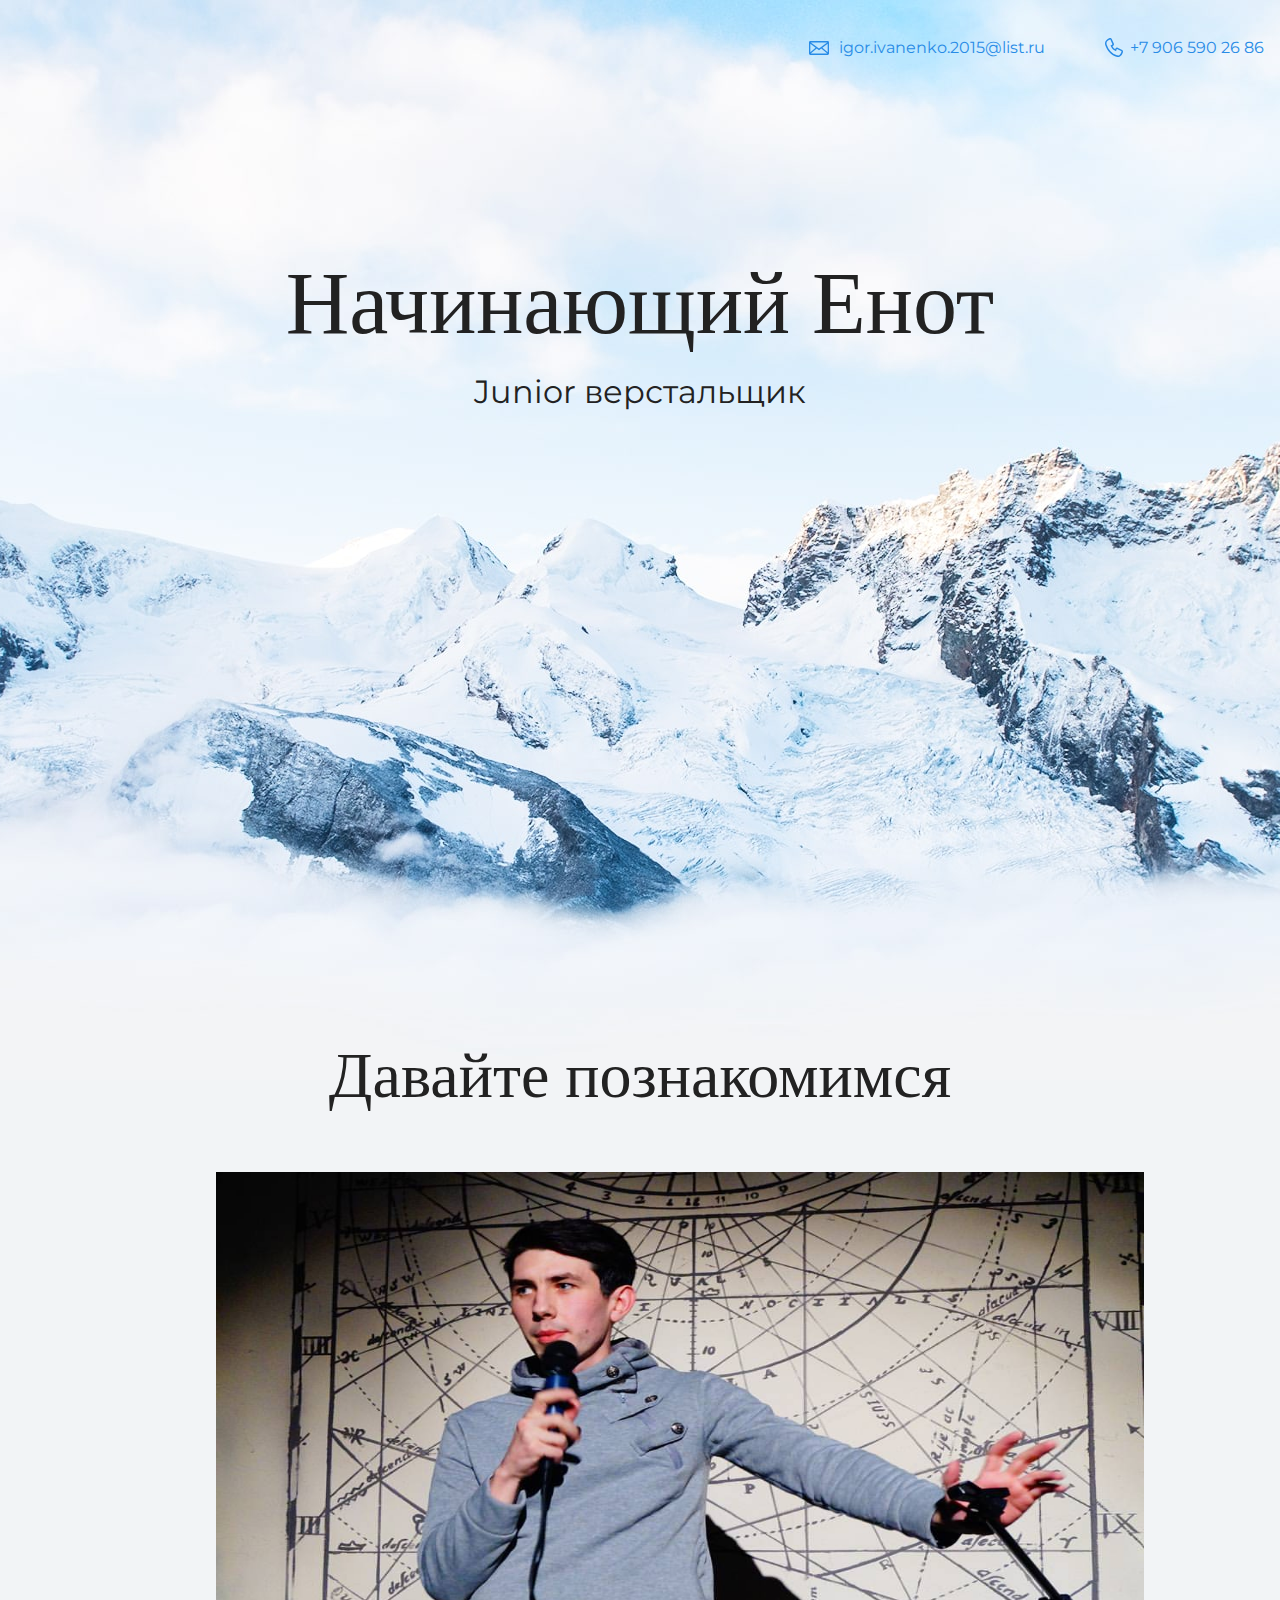
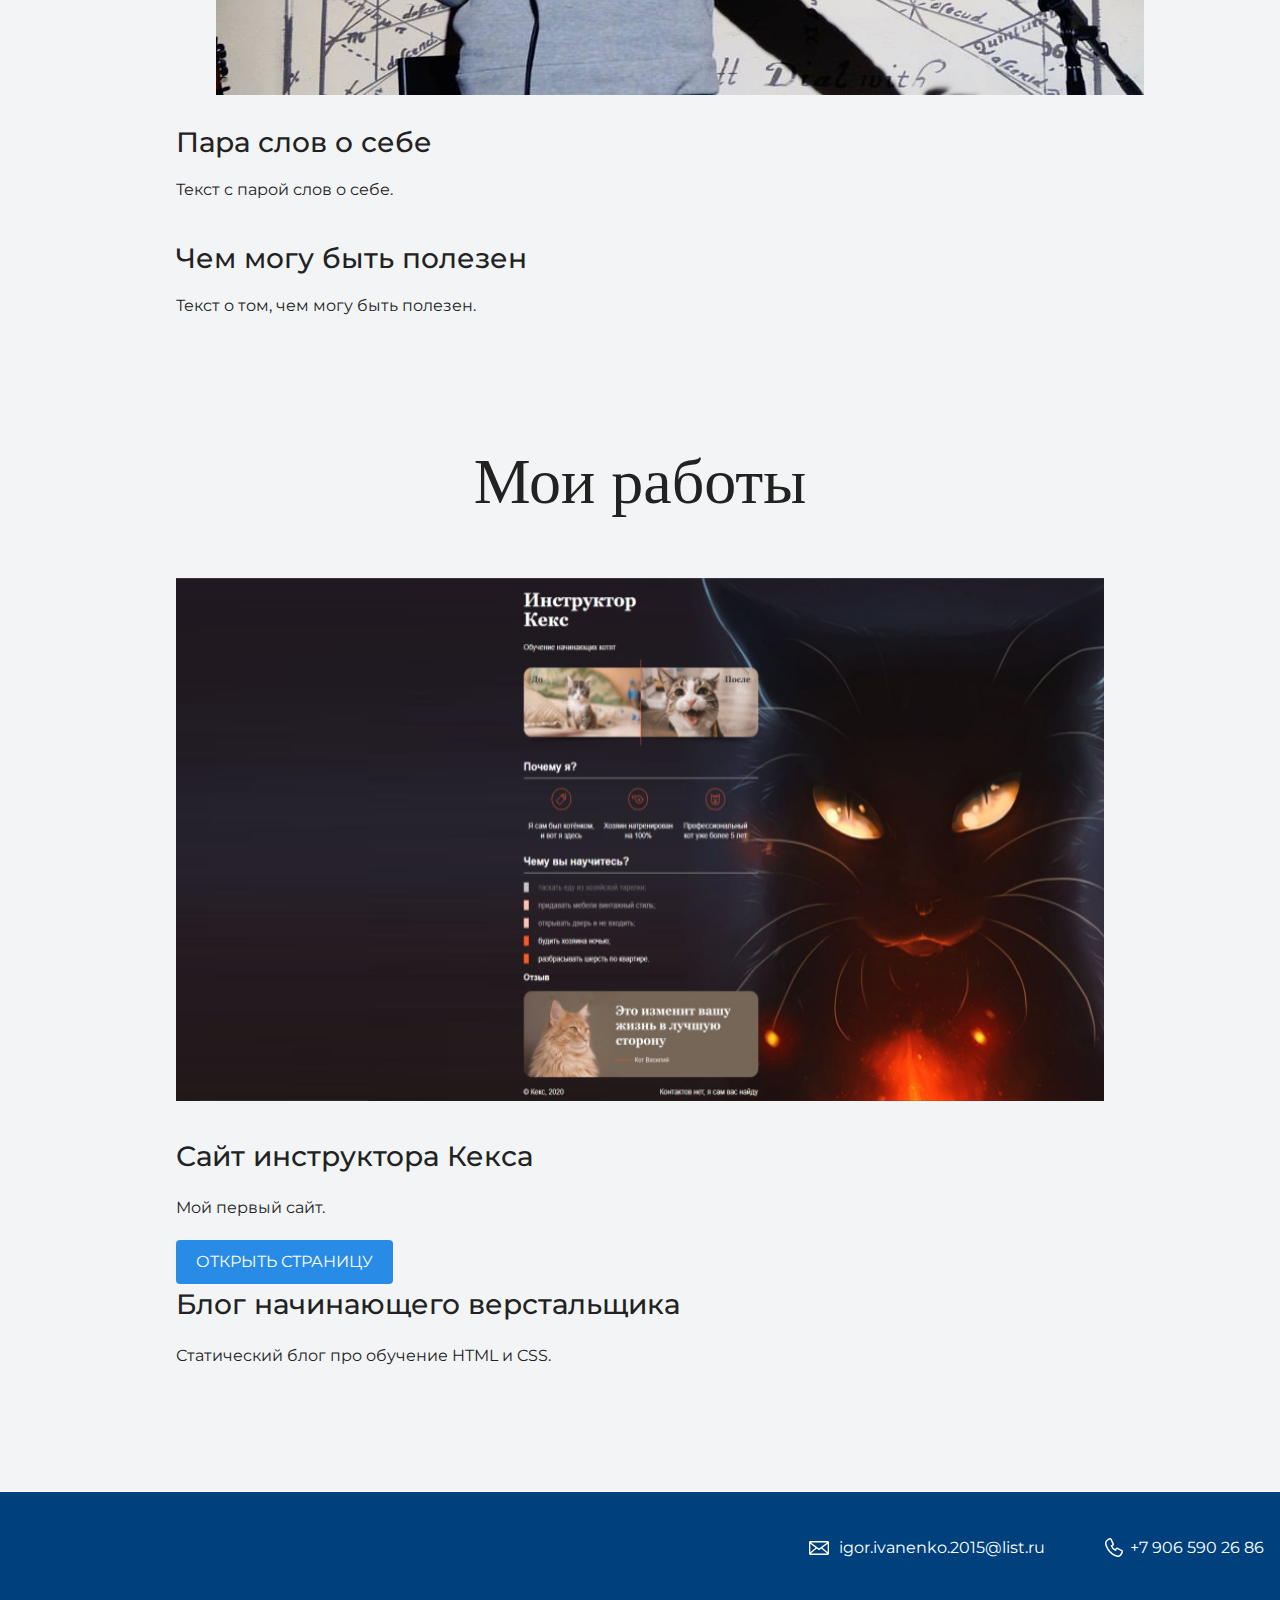
==== index.html @ 8084cc0f "Add files via upload" ====
<!DOCTYPE html>
<html lang="ru">
  <head>
    <meta charset="UTF-8">
    <link rel="stylesheet" href="style.css">
    <link href="https://fonts.googleapis.com/css?family=Montserrat:400,500,700|Old+Standard+TT&display=swap&subset=cyrillic" rel="stylesheet">
    <title>Портфолио Junior верстальщика</title>
  </head>

  <body>
    <header class="page-header">
      <div class="container">
        <a class="header-email" href="mailto:igor.ivanenko.2015@list.ru">igor.ivanenko.2015@list.ru</a>
        <a class="header-phone" href="tel:+79065902686">+7 906 590 26 86</a>
      </div>
    </header>

    <section class="hero-image">
      <div class="container">
        <h1 class="heading">Начинающий Енот</h1>
        <p>Junior верстальщик</p>
      </div>
    </section>

    <section class="intro">
      <div class="container">
        <h2 class="subheading">Давайте познакомимся</h2>
        <figure>
          <img src="files/user.jpg" width="928" height="523" alt="Моя фотография"/>
        </figure>
        <h3>Пара слов о себе</h3>
        <p>Текст с парой слов о себе.</p>
        <h3>Чем могу быть полезен</h3>
        <p>Текст о том, чем могу быть полезен.</p>
      </div>
    </section>

    <section class="portfolio">
      <h2 class="subheading">Мои работы</h2>
        <div class="container">
          <figure class="project-image">
            <img src="files/5project.jpg" width="928" height="523" alt="Сайт инструктора кекса"/>
          </figure>
          <h3>Сайт инструктора Кекса</h3>
          <p>Мой первый сайт.</p>
          <a class="button" href="source/project/1sait.html">Открыть страницу</a>

          <h3>Блог начинающего верстальщика</h3>
          <p>Статический блог про обучение HTML и CSS.</p>
        </div>
    </section>

    <footer class="page-footer">
      <div class="container">
        <a class="footer-email" href="mailto:igor.ivanenko.2015@list.ru">igor.ivanenko.2015@list.ru</a>
        <a class="footer-phone" href="tel:+79065902686">+7 906 590 26 86</a>
      </div>
    </footer>
  </body>
</html>
---- style.css ----
body {
    margin: 0;
    min-width: 960px;
    font-family: "Montserrat", "Helvetica", "Arial", sans-serif;
    font-size: 16px;
    line-height: 32px;
    color: #222222;
    background-color: #f2f4f6;
    background-image: url("img/hero-bg.jpg");
    background-repeat: no-repeat;
    background-position: top center;
  }
  
  .container {
    max-width: 928px;
    margin: 0 auto;
    padding: 0 16px;
  }
  
  .page-header {
    margin: 0 0 160px;
    padding: 32px 0 32px;
  }
  
  .page-header .container,
  .page-footer .container {
    max-width: 1408px;
    text-align: right;
  }
  
  .page-header a {
    margin-left: 56px;
    color: #288be6;
    text-decoration: none;
    background-repeat: no-repeat;
    background-position: left;
  }
  
  .header-email {
    padding-left: 30px;
    background-image: url("img/icon-email-header.svg");
  }
  
  .header-phone {
    padding-left: 25px;
    background-image: url("img/icon-phone-header.svg");
  }
  
  .hero-image {
    margin-bottom: 620px;
  }
  
  .hero-image .container {
    max-width: 1408px;
    text-align: center;
  }
  
  .heading {
    margin: 0 0 16px;
    font-family: "Old Standard TT", "Times", "Times New Roman", serif;
    font-size: 88px;
    line-height: 96px;
    font-weight: 400;
  }
  
  .hero-image p {
    margin: 0;
    font-size: 32px;
    line-height: 48px;
  }
  
  .intro {
    margin: 0 0 120px;
  }
  
  .subheading {
    margin: 0 0 56px;
    font-family: "Old Standard TT", "Times", "Times New Roman", serif;
    font-size: 64px;
    line-height: 80px;
    font-weight: 400;
    text-align: center;
  }
  
  .user-image {
    margin: 0 0 32px;
    text-align: center;
  }
  
  .intro h3,
  .portfolio h3 {
    margin: 0 0 12px;
    font-size: 28px;
    line-height: 40px;
    font-weight: 500;
  }
  
  .intro p {
    margin: 0 0 32px;
  }
  
  .skills-list {
    margin: 0;
    padding: 0;
  }
  
  .skills-list dt {
    padding-left: 32px;
    background-repeat: no-repeat;
    background-position: left;
  }
  
  .skill-html {
    background-image: url("img/icon-html.svg");
  }
  
  .skill-css {
    background-image: url("img/icon-css.svg");
  }
  
  .level {
    margin: 4px 0 16px;
    padding: 0;
    height: 14px;
    font-size: 0;
    background-color: #ffffff;
    border: 1px solid #86c3fa;
    border-radius: 8px;
  }
  
  .level div {
    margin: 1px;
    height: 12px;
    background-color: #288be6;
    border-radius: 6px;
  }
  
  .portfolio {
    margin: 0 0 120px;
  }
  
  .projects {
    margin: 0;
    padding: 0;
    list-style: none;
  }
  
  .projects li {
    margin: 0 0 80px;
  }
  
  .project-image {
    margin: 0 0 24px;
    text-align: center;
  }
  
  .projects p {
    margin: 0 0 24px;
  }
  
  .button {
    padding: 6px 20px;
    display: inline-block;
    vertical-align: baseline;
    text-decoration: none;
    text-transform: uppercase;
    border-radius: 4px;
    background-color: #288be6;
    color: #ffffff;
  }
  
  .page-footer {
    padding: 40px 0;
    background-color: #00417d;
    color: #ffffff;
  }
  
  .page-footer a {
    margin-left: 56px;
    color: inherit;
    text-decoration: none;
    background-repeat: no-repeat;
    background-position: left;
  }
  
  .footer-email {
    padding-left: 30px;
    background-image: url("img/icon-email-footer.svg");
  }
  
  .footer-phone {
    padding-left: 25px;
    background-image: url("img/icon-phone-footer.svg");
  }
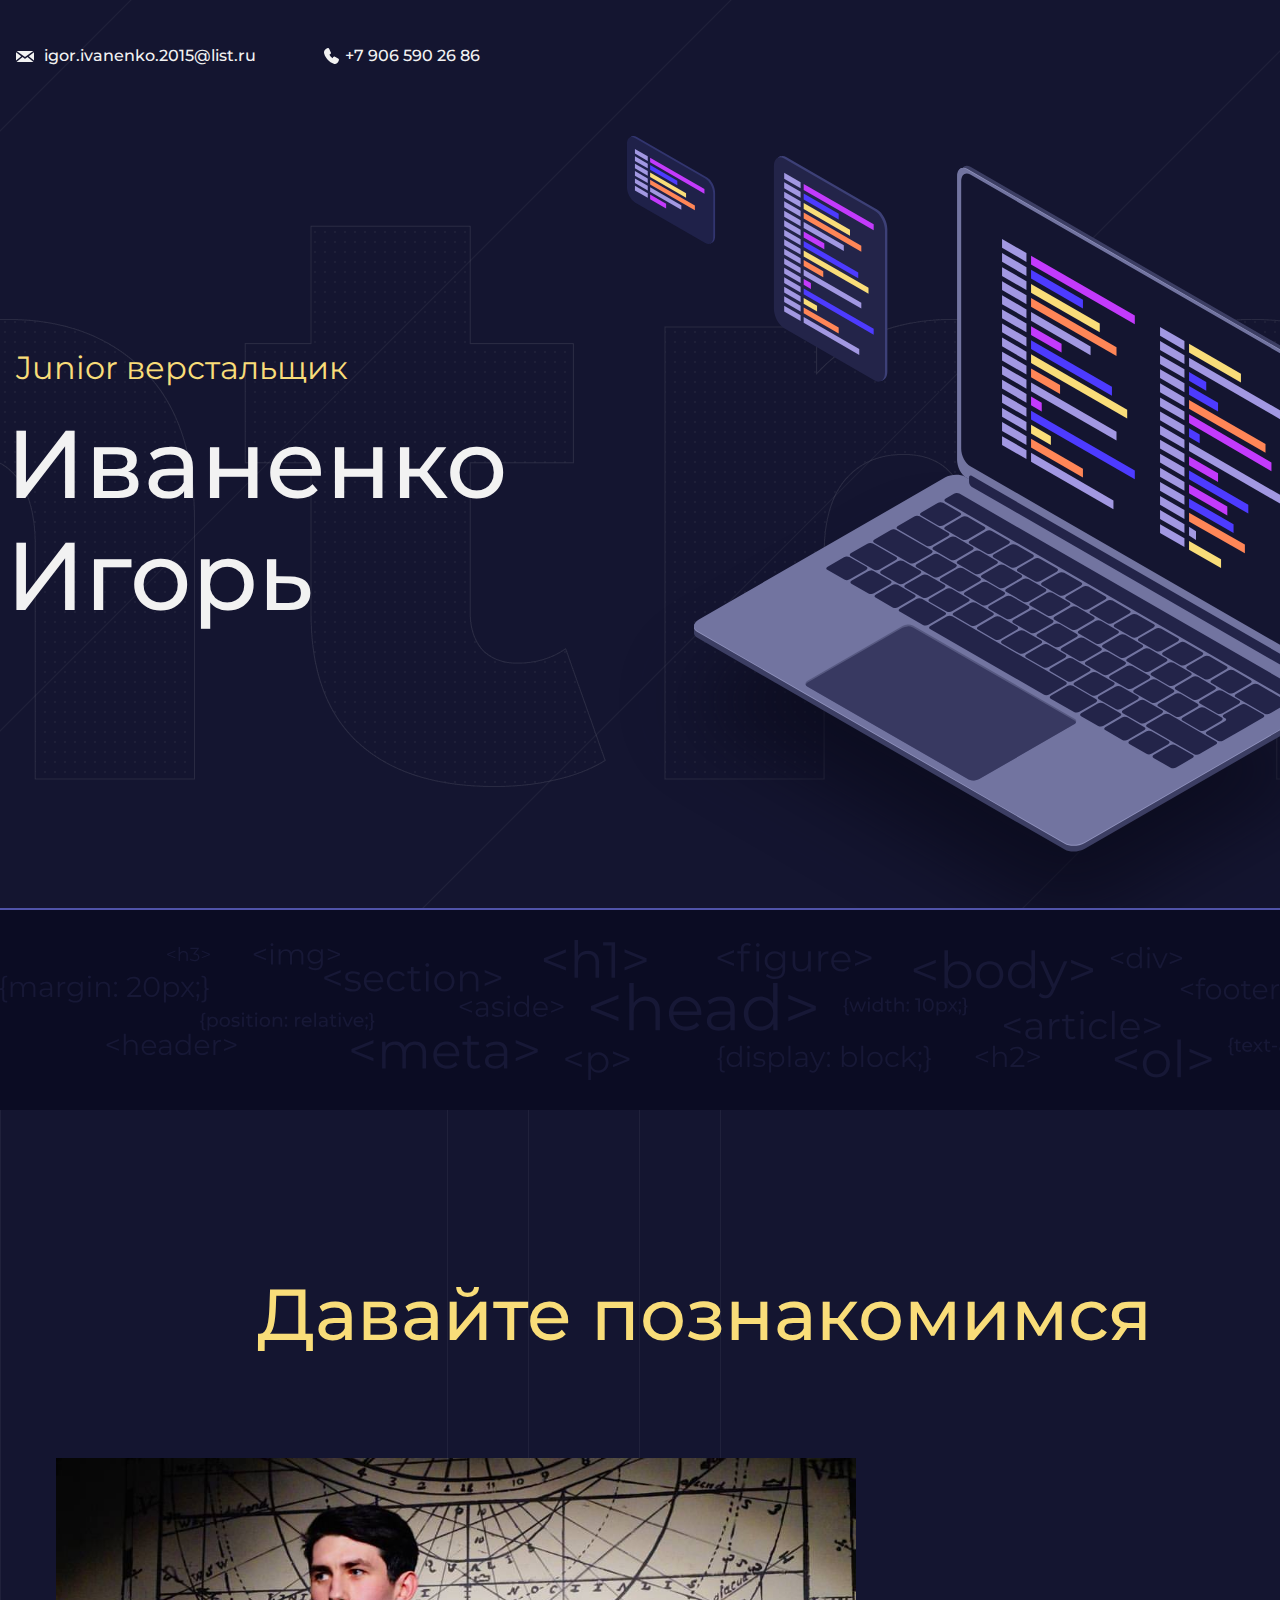
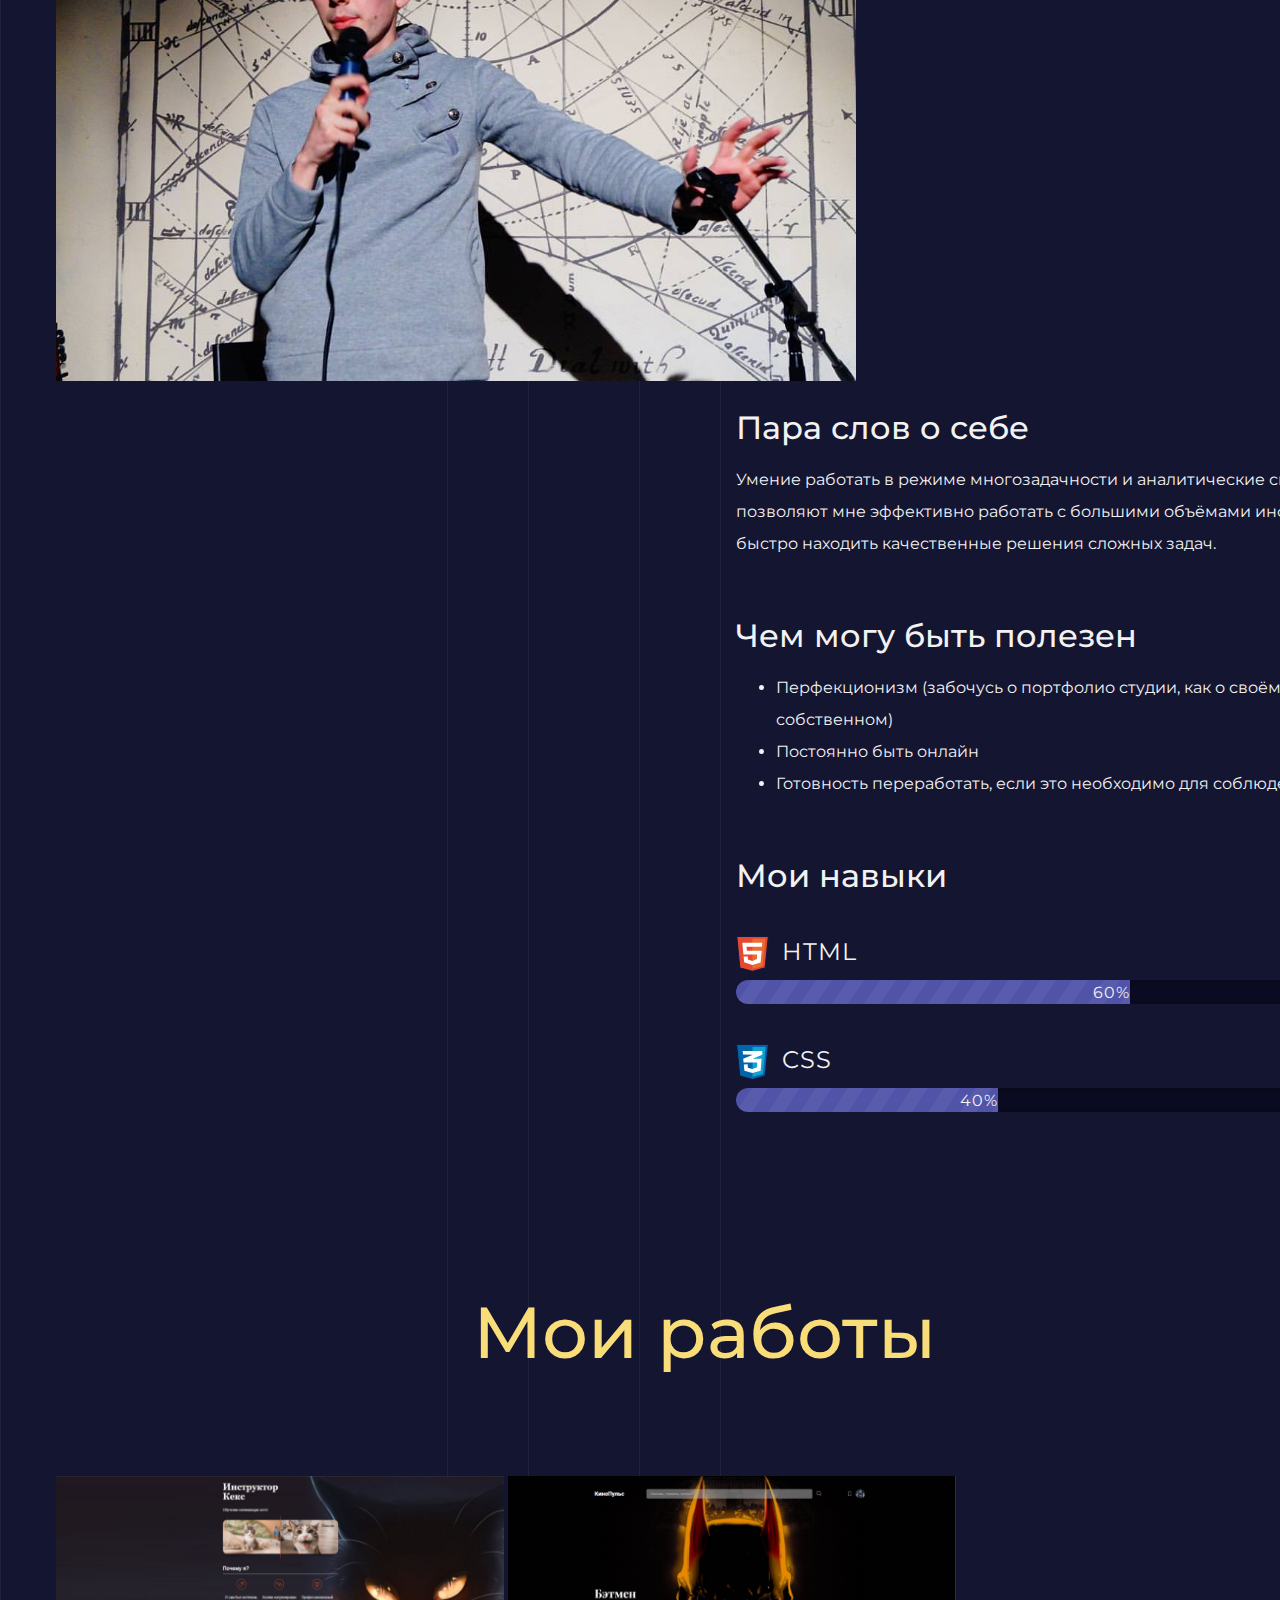
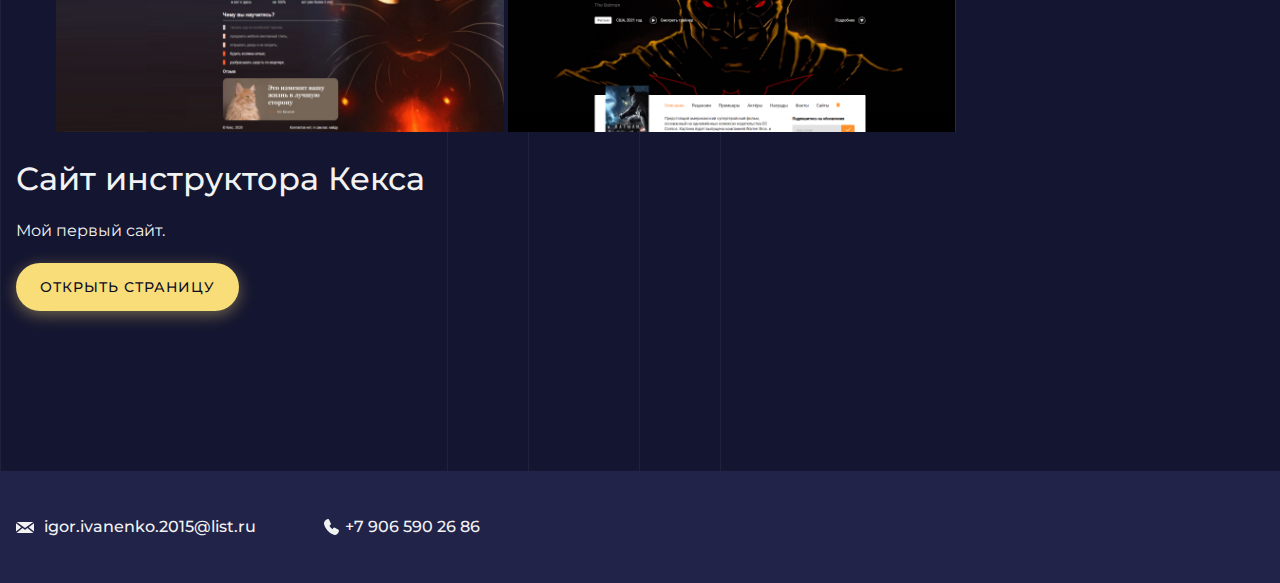
==== commit bc17ccdd: "Изменение оформления" ====
--- a/index.html
+++ b/index.html
@@ -17,7 +17,7 @@
 
     <section class="hero-image">
       <div class="container">
-        <h1 class="heading">Начинающий Енот</h1>
+        <h1 class="heading">Иваненко Игорь</h1>
         <p>Junior верстальщик</p>
       </div>
     </section>
@@ -26,12 +26,30 @@
       <div class="container">
         <h2 class="subheading">Давайте познакомимся</h2>
         <figure>
-          <img src="files/user.jpg" width="928" height="523" alt="Моя фотография"/>
+          <img class="avatar" src="files/user.jpg" width="800" height="523" alt="Моя фотография"/>
         </figure>
+        <div>
         <h3>Пара слов о себе</h3>
-        <p>Текст с парой слов о себе.</p>
+        <p>Умение работать в режиме многозадачности и аналитические способности позволяют мне эффективно работать с большими
+          объёмами информации, быстро находить качественные решения сложных задач.</p>
+        </div>
+        <div> 
         <h3>Чем могу быть полезен</h3>
-        <p>Текст о том, чем могу быть полезен.</p>
+        <ul>
+          <li> Перфекционизм (забочусь о портфолио студии, как о своём собственном)</li>
+          <li> Постоянно быть онлайн</li>
+          <li> Готовность переработать, если это необходимо для соблюдения сроков</li>
+        </ul>  
+      </div>   
+      <div class="skills">
+        <h3>Мои навыки</h3>
+        <dl class="skills-list">
+          <dt class="skill-html">HTML</dt>
+          <dd class="level"><div style="width: 60%;">60%</div></dd>
+          <dt class=skill-css>CSS</dt>
+          <dd class="level"><div style="width: 40%">40%</div></dd>
+        </dl>
+      </div>
       </div>
     </section>
 
@@ -40,13 +58,13 @@
         <div class="container">
           <figure class="project-image">
             <img src="files/5project.jpg" width="928" height="523" alt="Сайт инструктора кекса"/>
+            <img src="files/batman.jpg" width="928" height="523" alt="Сайт про бэтмэна"/>
           </figure>
           <h3>Сайт инструктора Кекса</h3>
           <p>Мой первый сайт.</p>
           <a class="button" href="source/project/1sait.html">Открыть страницу</a>
 
-          <h3>Блог начинающего верстальщика</h3>
-          <p>Статический блог про обучение HTML и CSS.</p>
+        
         </div>
     </section>
 
--- a/style.css
+++ b/style.css
@@ -1,194 +1,321 @@
-body {
-    margin: 0;
-    min-width: 960px;
-    font-family: "Montserrat", "Helvetica", "Arial", sans-serif;
-    font-size: 16px;
-    line-height: 32px;
-    color: #222222;
-    background-color: #f2f4f6;
-    background-image: url("img/hero-bg.jpg");
-    background-repeat: no-repeat;
-    background-position: top center;
-  }
-  
-  .container {
-    max-width: 928px;
-    margin: 0 auto;
-    padding: 0 16px;
-  }
-  
-  .page-header {
-    margin: 0 0 160px;
-    padding: 32px 0 32px;
-  }
-  
-  .page-header .container,
-  .page-footer .container {
-    max-width: 1408px;
-    text-align: right;
-  }
-  
-  .page-header a {
-    margin-left: 56px;
-    color: #288be6;
-    text-decoration: none;
-    background-repeat: no-repeat;
-    background-position: left;
-  }
-  
-  .header-email {
-    padding-left: 30px;
-    background-image: url("img/icon-email-header.svg");
-  }
-  
-  .header-phone {
-    padding-left: 25px;
-    background-image: url("img/icon-phone-header.svg");
-  }
-  
-  .hero-image {
-    margin-bottom: 620px;
-  }
-  
-  .hero-image .container {
-    max-width: 1408px;
-    text-align: center;
-  }
-  
-  .heading {
-    margin: 0 0 16px;
-    font-family: "Old Standard TT", "Times", "Times New Roman", serif;
-    font-size: 88px;
-    line-height: 96px;
-    font-weight: 400;
-  }
-  
-  .hero-image p {
-    margin: 0;
-    font-size: 32px;
-    line-height: 48px;
-  }
-  
-  .intro {
-    margin: 0 0 120px;
-  }
-  
-  .subheading {
-    margin: 0 0 56px;
-    font-family: "Old Standard TT", "Times", "Times New Roman", serif;
-    font-size: 64px;
-    line-height: 80px;
-    font-weight: 400;
-    text-align: center;
-  }
-  
-  .user-image {
-    margin: 0 0 32px;
-    text-align: center;
-  }
-  
-  .intro h3,
-  .portfolio h3 {
-    margin: 0 0 12px;
-    font-size: 28px;
-    line-height: 40px;
-    font-weight: 500;
-  }
-  
-  .intro p {
-    margin: 0 0 32px;
-  }
-  
-  .skills-list {
-    margin: 0;
-    padding: 0;
-  }
-  
-  .skills-list dt {
-    padding-left: 32px;
-    background-repeat: no-repeat;
-    background-position: left;
-  }
-  
-  .skill-html {
-    background-image: url("img/icon-html.svg");
-  }
-  
-  .skill-css {
-    background-image: url("img/icon-css.svg");
-  }
-  
-  .level {
-    margin: 4px 0 16px;
-    padding: 0;
-    height: 14px;
-    font-size: 0;
-    background-color: #ffffff;
-    border: 1px solid #86c3fa;
-    border-radius: 8px;
-  }
-  
-  .level div {
-    margin: 1px;
-    height: 12px;
-    background-color: #288be6;
-    border-radius: 6px;
-  }
-  
-  .portfolio {
-    margin: 0 0 120px;
-  }
-  
-  .projects {
-    margin: 0;
-    padding: 0;
-    list-style: none;
-  }
-  
-  .projects li {
-    margin: 0 0 80px;
-  }
-  
-  .project-image {
-    margin: 0 0 24px;
-    text-align: center;
-  }
-  
-  .projects p {
-    margin: 0 0 24px;
-  }
-  
-  .button {
-    padding: 6px 20px;
-    display: inline-block;
-    vertical-align: baseline;
-    text-decoration: none;
-    text-transform: uppercase;
-    border-radius: 4px;
-    background-color: #288be6;
-    color: #ffffff;
-  }
-  
-  .page-footer {
-    padding: 40px 0;
-    background-color: #00417d;
-    color: #ffffff;
-  }
-  
-  .page-footer a {
-    margin-left: 56px;
-    color: inherit;
-    text-decoration: none;
-    background-repeat: no-repeat;
-    background-position: left;
-  }
-  
-  .footer-email {
-    padding-left: 30px;
-    background-image: url("img/icon-email-footer.svg");
-  }
-  
-  .footer-phone {
-    padding-left: 25px;
-    background-image: url("img/icon-phone-footer.svg");
-  }+body {
+  position: relative;
+  margin: 0;
+  min-width: 1408px;
+  font-family: "Montserrat", "Helvetica", "Arial", sans-serif;
+  font-size: 16px;
+  line-height: 32px;
+  color: #f2f2f2;
+  background-color: #141530;
+  background-image: url("img/pattern-lines-hero.svg");
+  background-position: center;
+}
+
+.container {
+  max-width: 1408px;
+  margin: 0 auto;
+  padding: 0 16px;
+}
+
+.page-header {
+  margin: 0;
+  padding: 40px 0;
+}
+
+.page-header a,
+.page-footer a {
+  position: relative;
+  margin-right: 64px;
+  padding-bottom: 10px;
+  padding-top: 9px;
+  font-weight: 500;
+  text-decoration: none;
+  background-repeat: no-repeat;
+  background-position: left;
+  color: inherit;
+}
+
+.page-header a:focus,
+.page-header a:hover,
+.page-footer a:focus,
+.page-footer a:hover {
+  color: #f9dd79;
+}
+
+.page-header a::after,
+.page-footer a::after {
+  position: absolute;
+  content: "";
+  bottom: 0;
+  left: 0;
+  width: 0;
+  height: 2px;
+  background-color: #f9dd79;
+  transition: width 200ms;
+}
+
+.page-header a:hover::after,
+.page-footer a:hover::after {
+  width: 100%;
+}
+
+.header-email,
+.footer-email {
+  padding-left: 28px;
+  background-image: url("img/icon-email.svg");
+}
+
+.header-email:focus,
+.header-email:hover,
+.footer-email:focus,
+.footer-email:hover {
+  background-image: url("img/icon-email-alt.svg");
+}
+
+.header-phone,
+.footer-phone {
+  padding-left: 21px;
+  background-image: url("img/icon-phone.svg");
+}
+
+.header-phone:focus,
+.header-phone:hover,
+.footer-phone:focus,
+.footer-phone:hover {
+  background-image: url("img/icon-phone-alt.svg");
+}
+
+.page-header a:active,
+.page-footer a:active {
+  opacity: 0.5;
+}
+
+.hero-image {
+  position: relative;
+  padding-top: 200px;
+  height: 798px;
+  background-image: url("img/bg-html.png");
+  background-repeat: no-repeat;
+  background-position-x: center;
+  background-position-y: 48px;
+}
+
+.hero-image .container {
+  display: flex;
+  flex-direction: column;
+}
+
+.hero-image::before {
+  position: absolute;
+  content: "";
+  top: 24px;
+  left: calc(50vw - 32px);
+  width: 800px;
+  height: 800px;
+  background-image: url("img/hero-image.svg");
+  background-repeat: no-repeat;
+}
+
+.hero-image::after {
+  position: absolute;
+  content: "";
+  height: 200px;
+  width: 100%;
+  bottom: 0;
+  background-color: #0b0c23;
+  background-image: url("img/bg-tags.svg");
+  background-position: center;
+  background-repeat: no-repeat;
+  border-top: 2px solid #5053a8;
+}
+
+.heading {
+  z-index: 1;
+  order: 2;
+  margin: 0 0 0 -10px;
+  width: 815px;
+  font-size: 96px;
+  line-height: 112px;
+  font-weight: 500;
+}
+
+.hero-image p {
+  z-index: 1;
+  order: 1;
+  margin: 0;
+  padding: 32px 0;
+  padding-bottom: 16px;
+  font-size: 32px;
+  line-height: 48px;
+  color: #f9dd79;
+}
+
+.intro,
+.portfolio {
+  background-color: #141530;
+  background-image: url("img/pattern-lines.svg");
+  background-repeat: repeat-y;
+  background-position-x: center;
+}
+
+.intro {
+  padding-top: 160px;
+  padding-bottom: 120px;
+  min-height: 828px;
+}
+
+.subheading {
+  margin: 0 0 100px;
+  text-align: center;
+  font-size: 72px;
+  line-height: 88px;
+  font-weight: 500;
+  color: #f9dd79;
+}
+
+.intro .container {
+  position: relative;
+}
+
+.user-image {
+  position: absolute;
+  margin: 0;
+}
+
+.user-image img {
+  width: 640px;
+  height: 640px;
+  object-fit: cover;
+}
+
+.intro .container div {
+  margin-left: 720px;
+  margin-bottom: 56px;
+}
+
+.intro h3,
+.portfolio h3 {
+  margin: 0 0 16px;
+  font-size: 32px;
+  line-height: 40px;
+  font-weight: 500;
+}
+
+.intro p {
+  margin: 0;
+  z-index: 2;
+}
+
+.skills {
+  margin-bottom: 0;
+}
+
+.skills h3 {
+  margin-bottom: 40px;
+}
+
+.skills-list {
+  margin: 0;
+  padding: 0;
+}
+
+.skills-list dt {
+  margin: 0 0 8px;
+  padding-left: 46px;
+  height: 36px;
+  font-size: 24px;
+  letter-spacing: 1px;
+  background-repeat: no-repeat;
+  background-position: left;
+}
+
+.skill-html {
+  background-image: url("img/icon-html.svg");
+}
+
+.skill-css {
+  background-image: url("img/icon-css.svg");
+}
+
+.level {
+  margin: 0 0 40px;
+  height: 24px;
+  text-align: right;
+  background-color: #0b0c23;
+  box-shadow: inset 0 0 12px #070716;
+  border-radius: 12px;
+  overflow: hidden;
+}
+
+.skills .level div {
+  margin: 0;
+  height: 24px;
+  letter-spacing: 1px;
+  line-height: 26px;
+  background-color: #5053a8;
+  background-image: url("img/progress-pattern.svg");
+}
+
+.portfolio {
+  margin: 0;
+  padding-bottom: 160px;
+}
+
+.projects {
+  margin: 0;
+  padding: 0;
+  list-style: none;
+}
+
+.projects li {
+  position: relative;
+  min-height: 256px;
+  margin: 0 0 100px;
+  padding-left: 528px;
+}
+
+
+
+.project-image img {
+  width: 448px;
+  height: 256px;
+  object-fit: cover;
+}
+
+.projects p {
+  margin: 0 0 32px;
+}
+
+.button {
+  margin: 0;
+  padding: 8px 24px;
+  display: inline-block;
+  vertical-align: baseline;
+  font-size: 14px;
+  font-weight: 500;
+  letter-spacing: 1px;
+  text-decoration: none;
+  text-transform: uppercase;
+  color: #0b0c23;
+  background-color: #f9dd79;
+  box-shadow: 0 4px 16px rgba(249, 221, 121, 0.4);
+  border-radius: 24px;
+  transition: background-color 100ms, box-shadow 100ms;
+}
+
+.button:focus,
+.button:hover {
+  background-color: #f9e7a8;
+  box-shadow: 0 4px 32px rgba(249, 221, 121, 0.6);
+}
+
+.button:active {
+  background-color: #b69e4b;
+  box-shadow: none;
+}
+
+.page-footer {
+  padding: 40px 0;
+  background-color: #212349;
+}
+
